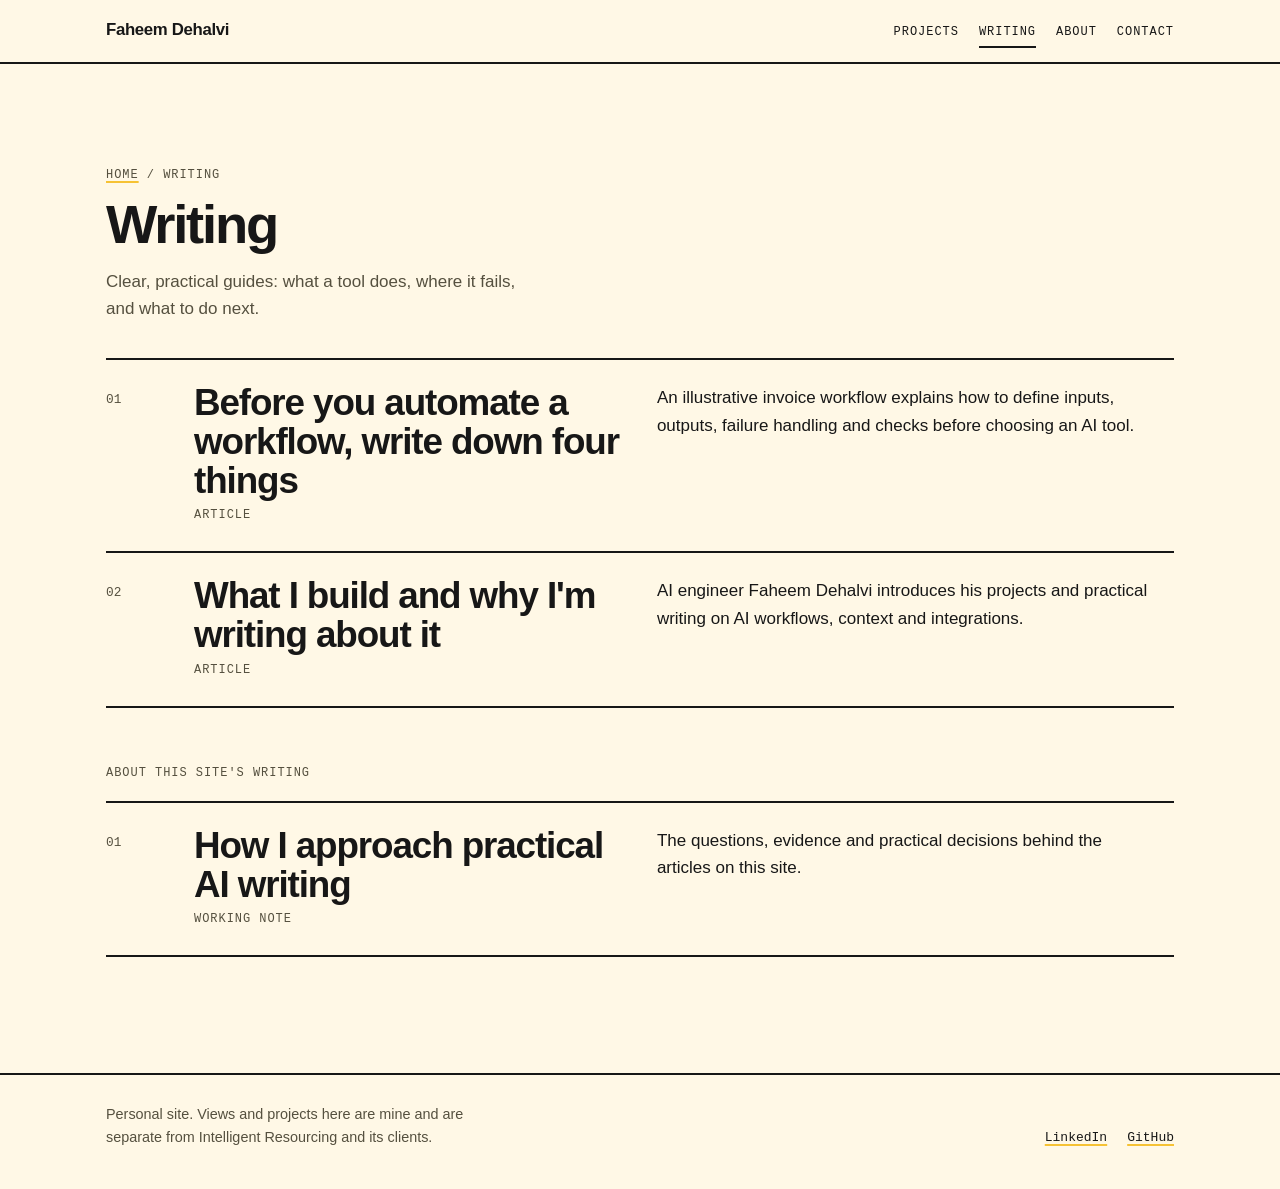
==== docs/writing/index.html @ 50e188a6 "Prepare personal site with project portfolio and first articles" ====
<!doctype html>
<html lang="en-AU">
<head>
<meta charset="utf-8">
<meta name="viewport" content="width=device-width, initial-scale=1">
<title>Writing | Faheem Dehalvi</title>
<meta name="description" content="Clear, practical guides: what a tool does, where it fails, and what to do next.">
<meta name="theme-color" content="#fff8e6">
<meta property="og:type" content="website">
<meta property="og:title" content="Writing | Faheem Dehalvi">
<meta property="og:description" content="Clear, practical guides: what a tool does, where it fails, and what to do next.">
<link rel="canonical" href="https://faheemdehalvi.github.io/writing/">
<meta property="og:url" content="https://faheemdehalvi.github.io/writing/">
<link rel="icon" href="../assets/favicon.svg" type="image/svg+xml">
<link rel="stylesheet" href="../assets/styles.css">
</head>
<body>
<a class="skip-link" href="#main">Skip to content</a>
<header class="site-header">
  <div class="wrap header-inner">
    <a class="wordmark" href="../">Faheem Dehalvi</a>
    <nav aria-label="Main">
      <ul class="nav-list">
        <li><a href="../#projects">Projects</a></li>
        <li><a href="../writing/" aria-current="page">Writing</a></li>
        <li><a href="../#about">About</a></li>
        <li><a href="../#contact">Contact</a></li>
      </ul>
    </nav>
  </div>
</header>
<main id="main">
<section class="section page-head">
  <div class="wrap">
    <p class="label"><a href="../">Home</a> / Writing</p>
    <h1 class="page-title">Writing</h1>
    <p class="section-intro">Clear, practical guides: what a tool does, where it fails, and what to do next.</p>
    <ol class="rows">
      <li class="row"><span class="row-index" aria-hidden="true"></span><div><h3 class="row-name"><a href="../writing/before-you-automate-a-workflow/">Before you automate a workflow, write down four things</a></h3><p class="row-kind writing-meta">Article</p></div><div class="row-body"><p>An illustrative invoice workflow explains how to define inputs, outputs, failure handling and checks before choosing an AI tool.</p></div></li>
      <li class="row"><span class="row-index" aria-hidden="true"></span><div><h3 class="row-name"><a href="../writing/what-i-build/">What I build and why I&#x27;m writing about it</a></h3><p class="row-kind writing-meta">Article</p></div><div class="row-body"><p>AI engineer Faheem Dehalvi introduces his projects and practical writing on AI workflows, context and integrations.</p></div></li>
    </ol>
    <h2 class="subhead">About this site's writing</h2>
    <ol class="rows">
      <li class="row"><span class="row-index" aria-hidden="true"></span><div><h3 class="row-name"><a href="../writing/working-note/">How I approach practical AI writing</a></h3><p class="row-kind writing-meta">Working note</p></div><div class="row-body"><p>The questions, evidence and practical decisions behind the articles on this site.</p></div></li>
    </ol>
  </div>
</section>

</main>
<footer class="site-footer">
  <div class="wrap footer-inner">
    <p class="footer-note">Personal site. Views and projects here are mine and are separate from Intelligent Resourcing and its clients.</p>
    <ul class="footer-links">
      <li><a href="https://www.linkedin.com/in/faheem-dehalvi/" rel="noopener noreferrer">LinkedIn</a></li>
      <li><a href="https://github.com/faheemdehalvi" rel="noopener noreferrer">GitHub</a></li>
    </ul>
  </div>
</footer>
</body>
</html>
---- docs/assets/styles.css ----
/* Faheem Dehalvi personal site. No external fonts, no dependencies. */
:root {
  --cream: #fff8e6;
  --yellow: #fff0a6;
  --gold: #f6c234;
  --ink: #171717;
  --muted: #55503f;
  --rule: #171717;
  --mono: ui-monospace, "SF Mono", SFMono-Regular, Menlo, Consolas, "Liberation Mono", monospace;
  --sans: -apple-system, BlinkMacSystemFont, "Segoe UI", "Helvetica Neue", Arial, sans-serif;
  --pad: clamp(20px, 5vw, 56px);
}
*, *::before, *::after { box-sizing: border-box; }
html { -webkit-text-size-adjust: 100%; text-size-adjust: 100%; }
body {
  margin: 0;
  background: var(--cream);
  color: var(--ink);
  font-family: var(--sans);
  font-size: 1.0625rem;
  line-height: 1.6;
  overflow-wrap: break-word;
}
.wrap { width: 100%; max-width: 1180px; margin: 0 auto; padding-left: var(--pad); padding-right: var(--pad); }
img, svg { max-width: 100%; height: auto; }
a { color: var(--ink); text-decoration: underline; text-decoration-color: var(--gold); text-decoration-thickness: 2px; text-underline-offset: 3px; }
a:hover { background: var(--yellow); text-decoration-color: var(--ink); }
:focus-visible { outline: 3px solid var(--ink); outline-offset: 3px; background: var(--gold); }
.skip-link { position: absolute; left: 12px; top: -80px; z-index: 10; padding: 10px 14px; background: var(--ink); color: var(--cream); font-family: var(--mono); font-size: .875rem; }
.skip-link:focus { top: 12px; background: var(--ink); color: var(--cream); outline-color: var(--gold); }

.label { margin: 0 0 14px; font-family: var(--mono); font-size: .75rem; letter-spacing: .08em; text-transform: uppercase; color: var(--muted); line-height: 1.4; }
.label a { color: inherit; }

/* header */
.site-header { border-bottom: 2px solid var(--rule); }
.header-inner { display: flex; flex-wrap: wrap; align-items: baseline; justify-content: space-between; gap: 6px 24px; padding-top: 16px; padding-bottom: 14px; }
.wordmark { font-weight: 800; font-size: 1.05rem; letter-spacing: -.02em; text-decoration: none; }
.wordmark:hover { background: var(--yellow); }
.nav-list { list-style: none; margin: 0; padding: 0; display: flex; flex-wrap: wrap; gap: 4px 20px; }
.nav-list a { font-family: var(--mono); font-size: .75rem; letter-spacing: .08em; text-transform: uppercase; text-decoration: none; padding: 4px 0; border-bottom: 2px solid transparent; display: inline-block; }
.nav-list a:hover, .nav-list a[aria-current="page"] { border-bottom-color: var(--ink); background: transparent; }

/* hero */
.hero { padding: clamp(36px, 7vw, 88px) 0 0; }
.hero-grid { display: grid; gap: 40px; grid-template-columns: minmax(0, 1fr); align-items: end; }
.hero-name { margin: 0 0 24px; font-size: clamp(3.2rem, 15vw, 8rem); line-height: .9; letter-spacing: -.05em; font-weight: 800; }
.hero-name span { display: block; }
.hero-lead { margin: 0; max-width: 24ch; font-size: clamp(1.45rem, 4.6vw, 2.35rem); line-height: 1.18; letter-spacing: -.02em; font-weight: 600; }
mark { background: linear-gradient(transparent 55%, var(--gold) 55%); color: inherit; padding: 0 2px; }
.hero-figure { margin: 0; background: var(--yellow); border: 2px solid var(--ink); padding: 20px 20px 16px; max-width: 420px; }
.hero-figure svg { display: block; width: 100%; height: auto; }
.hero-figure figcaption { margin: 12px 0 0; color: var(--ink); }
.facts { margin: clamp(36px, 6vw, 72px) 0 0; padding: 0; display: grid; gap: 0; grid-template-columns: minmax(0, 1fr); border-top: 2px solid var(--rule); }
.facts > div { padding: 16px 0; border-bottom: 1px solid rgba(23,23,23,.3); }
.facts dt { font-family: var(--mono); font-size: .75rem; letter-spacing: .08em; text-transform: uppercase; color: var(--muted); margin: 0 0 4px; }
.facts dd { margin: 0; font-size: 1rem; line-height: 1.45; }

/* sections */
.section { padding: clamp(48px, 8vw, 104px) 0 0; }
.section-title, .page-title { margin: 0 0 14px; font-size: clamp(2rem, 7vw, 3.6rem); line-height: 1; letter-spacing: -.04em; font-weight: 800; }
.page-title { font-size: clamp(2rem, 7.5vw, 3.4rem); line-height: 1.04; max-width: 20ch; }
.section-intro { margin: 0 0 36px; max-width: 46ch; color: var(--muted); font-size: 1.0625rem; }
.rows { list-style: none; margin: 0; padding: 0; border-top: 2px solid var(--rule); counter-reset: row; }
.row { counter-increment: row; display: grid; gap: 8px 32px; grid-template-columns: minmax(0, 1fr); padding: 24px 0 26px; border-bottom: 2px solid var(--rule); }
.row-index::before { content: counter(row, decimal-leading-zero); font-family: var(--mono); font-size: .8rem; color: var(--muted); }
.row-name { margin: 0; font-size: clamp(1.6rem, 5vw, 2.3rem); line-height: 1.05; letter-spacing: -.03em; font-weight: 800; }
.row-name a { text-decoration: none; }
.row-name a:hover { background: var(--yellow); }
.row-kind { margin: 6px 0 0; }
.row-body p { margin: 0 0 10px; max-width: 52ch; }
.row-body .credit { color: var(--muted); font-size: .96rem; }
.row-body .caveat { font-family: var(--mono); font-size: .78rem; color: var(--muted); line-height: 1.5; }
.row-links { list-style: none; margin: 12px 0 0; padding: 0; display: flex; flex-wrap: wrap; gap: 6px 22px; font-family: var(--mono); font-size: .8125rem; }
.writing-meta { font-family: var(--mono); font-size: .75rem; letter-spacing: .08em; text-transform: uppercase; color: var(--muted); }
.empty-note { margin: 0 0 28px; padding: 14px 16px; background: var(--yellow); border-left: 6px solid var(--gold); max-width: 62ch; }
.more { margin: 24px 0 0; font-family: var(--mono); font-size: .8125rem; }
.subhead { margin: 56px 0 18px; font-family: var(--mono); font-size: .75rem; letter-spacing: .08em; text-transform: uppercase; color: var(--muted); font-weight: 400; }

/* about band */
.band { margin-top: clamp(48px, 8vw, 104px); background: var(--yellow); border-top: 2px solid var(--rule); border-bottom: 2px solid var(--rule); padding: clamp(40px, 7vw, 88px) 0; }
.about-grid { display: grid; gap: 24px 48px; grid-template-columns: minmax(0, 1fr); }
.about-text p { margin: 0 0 1em; max-width: 36rem; font-size: 1.125rem; line-height: 1.6; }
.about-text p:last-child { margin-bottom: 0; }
.band a:hover { background: var(--gold); }

/* contact */
.contact-list { list-style: none; margin: 0; padding: 0; border-top: 2px solid var(--rule); }
.contact-list li { border-bottom: 2px solid var(--rule); }
.contact-list a { display: flex; flex-wrap: wrap; justify-content: space-between; gap: 4px 16px; padding: 18px 0; text-decoration: none; font-size: clamp(1.4rem, 5vw, 2rem); font-weight: 800; letter-spacing: -.03em; }
.contact-list a:hover { background: var(--yellow); }
.contact-list .handle { font-family: var(--mono); font-size: .8125rem; font-weight: 400; letter-spacing: 0; align-self: center; color: var(--muted); }

/* footer */
.site-footer { margin-top: clamp(56px, 9vw, 120px); border-top: 2px solid var(--rule); padding: 28px 0 40px; }
.footer-inner { display: grid; gap: 16px 32px; grid-template-columns: minmax(0, 1fr); }
.footer-note { margin: 0; max-width: 46ch; font-size: .9rem; color: var(--muted); }
.footer-links { list-style: none; margin: 0; padding: 0; display: flex; flex-wrap: wrap; gap: 6px 20px; font-family: var(--mono); font-size: .8125rem; }

/* article / prose */
.article-head { margin-bottom: 36px; }
.article-meta { margin: 8px 0 0; }
.prose { max-width: 40rem; font-size: 1.125rem; line-height: 1.7; }
.prose h2 { margin: 2em 0 .5em; font-size: 1.6rem; line-height: 1.15; letter-spacing: -.025em; font-weight: 800; }
.prose h3 { margin: 1.8em 0 .4em; font-size: 1.25rem; line-height: 1.2; letter-spacing: -.015em; font-weight: 800; }
.prose h4 { margin: 1.6em 0 .3em; font-family: var(--mono); font-size: .8125rem; letter-spacing: .08em; text-transform: uppercase; }
.prose p, .prose ul, .prose ol, .prose pre, .prose blockquote { margin: 0 0 1.1em; }
.prose ul, .prose ol { padding-left: 1.4em; }
.prose li { margin-bottom: .35em; }
.prose li::marker { color: var(--ink); font-weight: 700; }
.prose code { font-family: var(--mono); font-size: .88em; background: var(--yellow); padding: .1em .35em; }
.prose pre { background: var(--ink); color: var(--cream); padding: 16px 18px; overflow-x: auto; line-height: 1.5; font-size: .875rem; border-left: 6px solid var(--gold); }
.prose pre code { background: transparent; padding: 0; font-size: inherit; color: inherit; }
.prose blockquote { padding: 2px 0 2px 18px; border-left: 6px solid var(--gold); color: var(--muted); }
.prose hr { border: 0; border-top: 2px solid var(--rule); margin: 2em 0; }
.article-back { margin: 48px 0 0; font-family: var(--mono); font-size: .8125rem; }

/* desktop */
@media (min-width: 760px) {
  .facts { grid-template-columns: repeat(4, minmax(0, 1fr)); gap: 0 28px; }
  .facts > div { border-bottom: 0; padding: 18px 0 0; }
  .row { grid-template-columns: 56px minmax(0, 5fr) minmax(0, 6fr); }
  .row-links { grid-column: 3; }
  .about-grid { grid-template-columns: minmax(0, 4fr) minmax(0, 8fr); }
  .footer-inner { grid-template-columns: minmax(0, 1fr) auto; align-items: end; }
}
@media (min-width: 960px) {
  .hero-grid { grid-template-columns: minmax(0, 7fr) minmax(0, 5fr); gap: 56px; }
  .hero-figure { justify-self: end; width: 100%; }
}
@media (prefers-reduced-motion: no-preference) {
  a { transition: background-color .12s ease; }
}
@media print {
  .skip-link, .site-header nav { display: none; }
  body { background: #fff; }
}
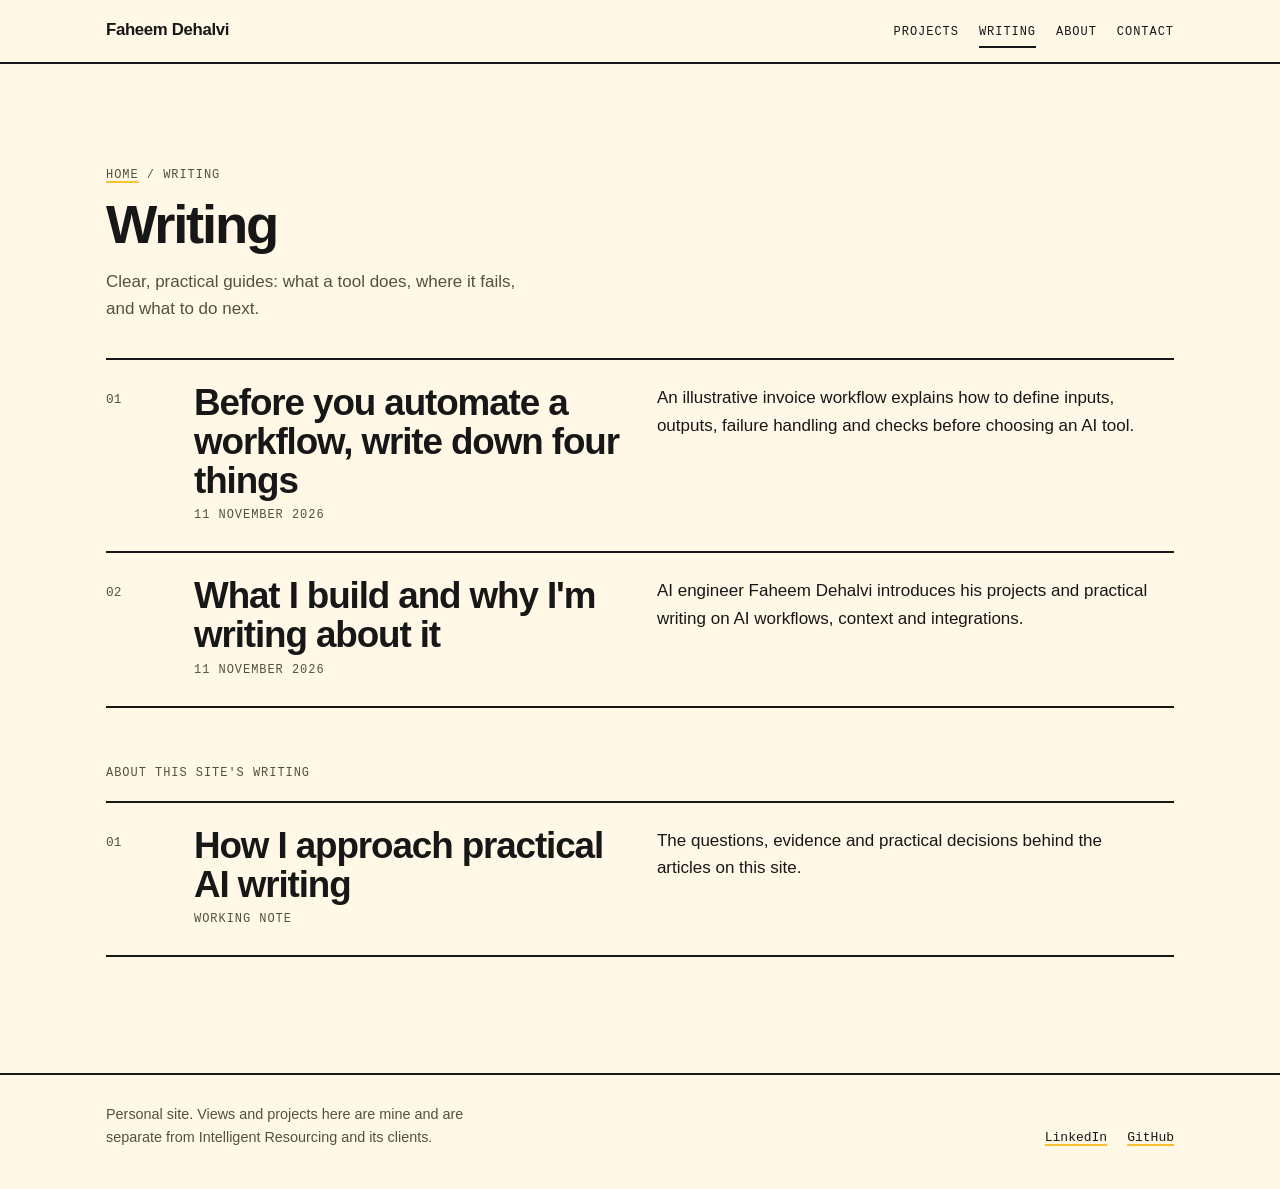
==== commit ad6b26e9: "Record publication dates and document the Pages build" ====
--- a/docs/writing/index.html
+++ b/docs/writing/index.html
@@ -36,8 +36,8 @@
     <h1 class="page-title">Writing</h1>
     <p class="section-intro">Clear, practical guides: what a tool does, where it fails, and what to do next.</p>
     <ol class="rows">
-      <li class="row"><span class="row-index" aria-hidden="true"></span><div><h3 class="row-name"><a href="../writing/before-you-automate-a-workflow/">Before you automate a workflow, write down four things</a></h3><p class="row-kind writing-meta">Article</p></div><div class="row-body"><p>An illustrative invoice workflow explains how to define inputs, outputs, failure handling and checks before choosing an AI tool.</p></div></li>
-      <li class="row"><span class="row-index" aria-hidden="true"></span><div><h3 class="row-name"><a href="../writing/what-i-build/">What I build and why I&#x27;m writing about it</a></h3><p class="row-kind writing-meta">Article</p></div><div class="row-body"><p>AI engineer Faheem Dehalvi introduces his projects and practical writing on AI workflows, context and integrations.</p></div></li>
+      <li class="row"><span class="row-index" aria-hidden="true"></span><div><h3 class="row-name"><a href="../writing/before-you-automate-a-workflow/">Before you automate a workflow, write down four things</a></h3><p class="row-kind writing-meta">11 November 2026</p></div><div class="row-body"><p>An illustrative invoice workflow explains how to define inputs, outputs, failure handling and checks before choosing an AI tool.</p></div></li>
+      <li class="row"><span class="row-index" aria-hidden="true"></span><div><h3 class="row-name"><a href="../writing/what-i-build/">What I build and why I&#x27;m writing about it</a></h3><p class="row-kind writing-meta">11 November 2026</p></div><div class="row-body"><p>AI engineer Faheem Dehalvi introduces his projects and practical writing on AI workflows, context and integrations.</p></div></li>
     </ol>
     <h2 class="subhead">About this site's writing</h2>
     <ol class="rows">
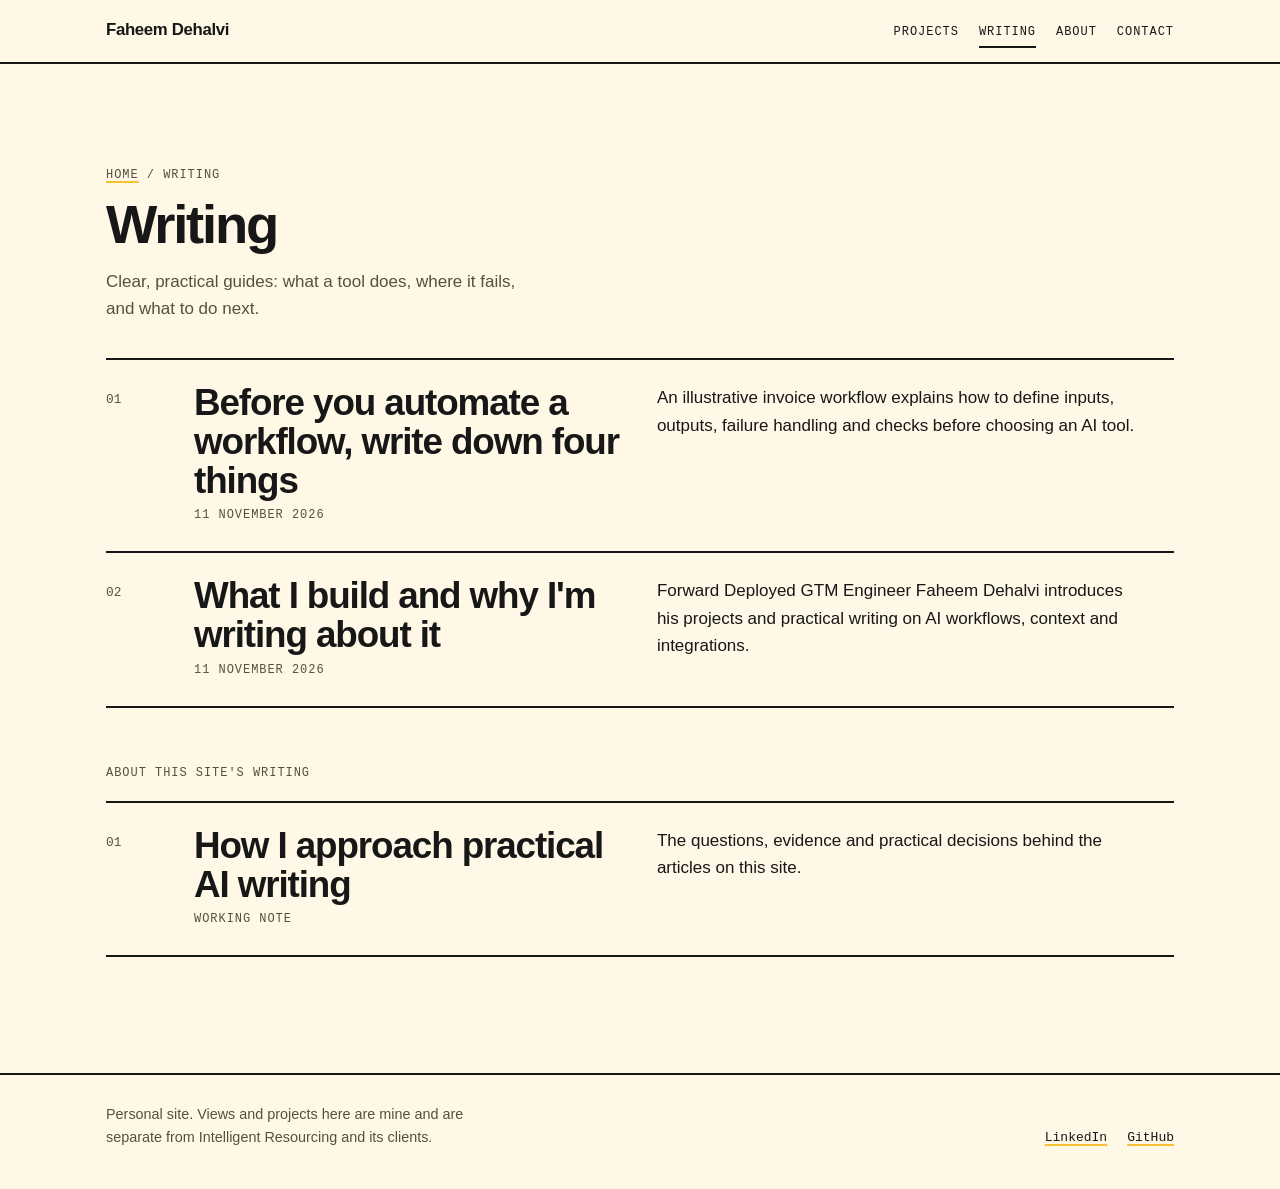
==== commit b4bd0ee4: "Add approved LinkedIn photos and requested GTM engineer title" ====
--- a/docs/writing/index.html
+++ b/docs/writing/index.html
@@ -37,7 +37,7 @@
     <p class="section-intro">Clear, practical guides: what a tool does, where it fails, and what to do next.</p>
     <ol class="rows">
       <li class="row"><span class="row-index" aria-hidden="true"></span><div><h3 class="row-name"><a href="../writing/before-you-automate-a-workflow/">Before you automate a workflow, write down four things</a></h3><p class="row-kind writing-meta">11 November 2026</p></div><div class="row-body"><p>An illustrative invoice workflow explains how to define inputs, outputs, failure handling and checks before choosing an AI tool.</p></div></li>
-      <li class="row"><span class="row-index" aria-hidden="true"></span><div><h3 class="row-name"><a href="../writing/what-i-build/">What I build and why I&#x27;m writing about it</a></h3><p class="row-kind writing-meta">11 November 2026</p></div><div class="row-body"><p>AI engineer Faheem Dehalvi introduces his projects and practical writing on AI workflows, context and integrations.</p></div></li>
+      <li class="row"><span class="row-index" aria-hidden="true"></span><div><h3 class="row-name"><a href="../writing/what-i-build/">What I build and why I&#x27;m writing about it</a></h3><p class="row-kind writing-meta">11 November 2026</p></div><div class="row-body"><p>Forward Deployed GTM Engineer Faheem Dehalvi introduces his projects and practical writing on AI workflows, context and integrations.</p></div></li>
     </ol>
     <h2 class="subhead">About this site's writing</h2>
     <ol class="rows">
--- a/docs/assets/styles.css
+++ b/docs/assets/styles.css
@@ -135,3 +135,16 @@
   .skip-link, .site-header nav { display: none; }
   body { background: #fff; }
 }
+
+/* LinkedIn media preview: original copies, with source links. */
+.portrait-figure { padding: 0; background: transparent; }
+.portrait-figure img { display: block; width: 100%; aspect-ratio: 1; object-fit: cover; }
+.portrait-figure figcaption { margin: 0; padding: 12px 14px; font-family: var(--mono); font-size: .72rem; line-height: 1.45; }
+.about-method { margin: 36px 0 0; max-width: 265px; }
+.about-method svg { display: block; width: 100%; }
+.about-method figcaption { margin: 10px 0 0; }
+.media-story { margin-top: 44px; }
+.community-photo { margin: 0; }
+.community-photo img { display: block; width: 100%; aspect-ratio: 16 / 9; object-fit: cover; border: 2px solid var(--ink); }
+.community-photo figcaption { margin-top: 12px; font-size: .9rem; color: var(--muted); }
+@media (max-width: 759px) { .about-method { max-width: 230px; } .media-story { margin-top: 28px; } }
